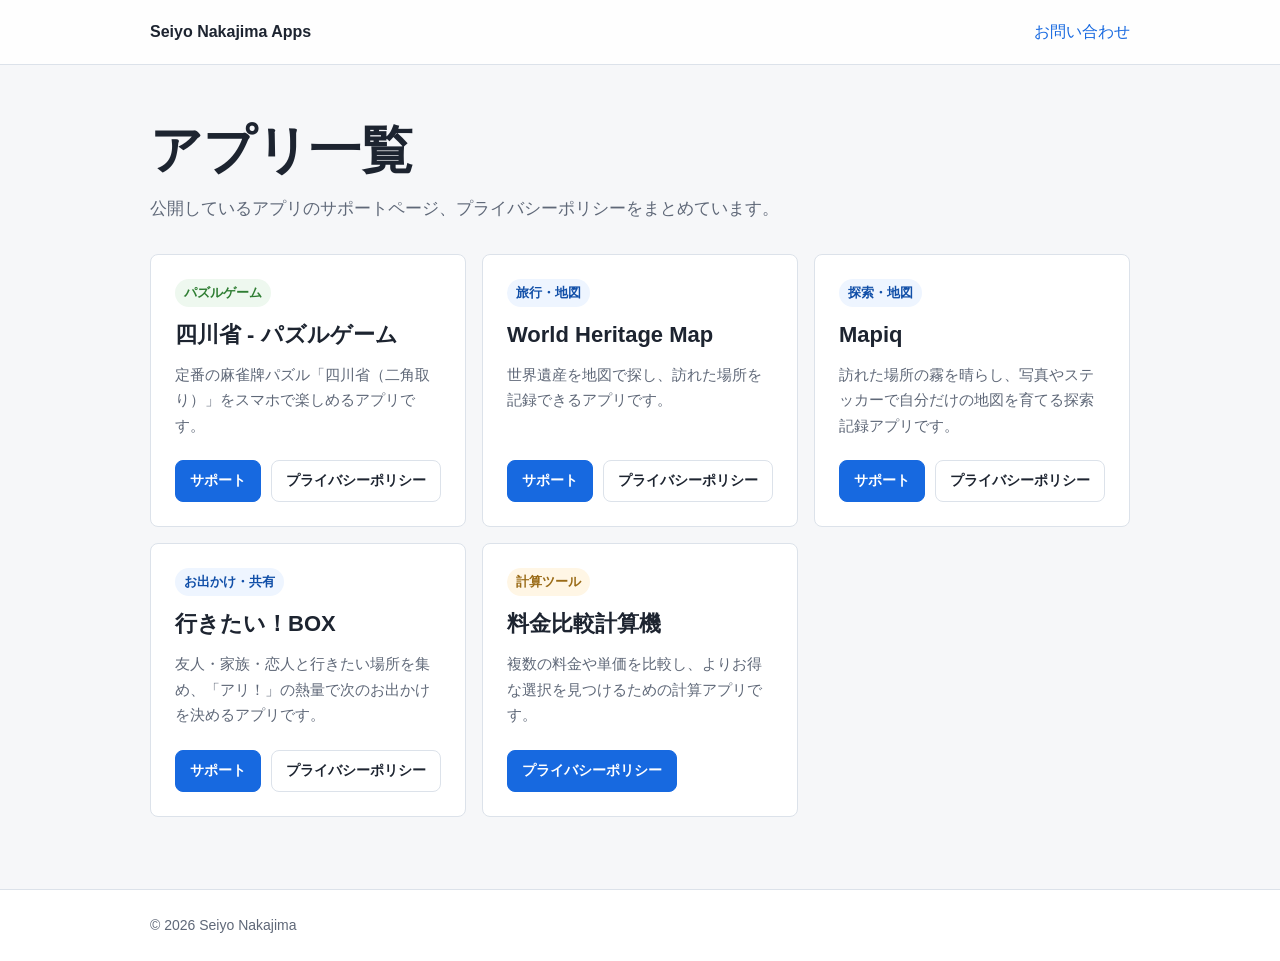
==== index.html @ cbbbee6d "Add IkitaiBox landing and privacy pages" ====
<!doctype html>
<html lang="ja">
<head>
  <meta charset="utf-8">
  <meta name="viewport" content="width=device-width, initial-scale=1">
  <title>アプリ一覧 | Seiyo Nakajima</title>
  <meta name="description" content="Seiyo Nakajimaが公開しているアプリのサポートページとプライバシーポリシー一覧です。">
  <style>
    :root {
      color-scheme: light;
      --bg: #f6f7f9;
      --surface: #ffffff;
      --text: #1d2430;
      --muted: #5f6878;
      --line: #dce2ea;
      --accent: #1769e0;
      --accent-dark: #114fa8;
      --green: #2e7d32;
      --gold: #9a6b17;
    }

    * {
      box-sizing: border-box;
    }

    body {
      margin: 0;
      font-family: -apple-system, BlinkMacSystemFont, "Segoe UI", sans-serif;
      line-height: 1.7;
      color: var(--text);
      background: var(--bg);
    }

    a {
      color: var(--accent);
      text-decoration: none;
    }

    a:hover {
      text-decoration: underline;
    }

    header {
      border-bottom: 1px solid var(--line);
      background: rgba(255, 255, 255, 0.92);
    }

    .header-inner,
    main,
    .footer-inner {
      width: min(980px, calc(100% - 32px));
      margin: 0 auto;
    }

    .header-inner {
      min-height: 64px;
      display: flex;
      align-items: center;
      justify-content: space-between;
      gap: 16px;
    }

    .brand {
      font-weight: 800;
      color: var(--text);
    }

    main {
      padding: 56px 0 72px;
    }

    .intro {
      max-width: 720px;
      margin-bottom: 30px;
    }

    h1 {
      margin: 0;
      font-size: clamp(34px, 5vw, 52px);
      line-height: 1.12;
      letter-spacing: 0;
    }

    .lead {
      margin: 16px 0 0;
      color: var(--muted);
      font-size: 17px;
    }

    .app-grid {
      display: grid;
      grid-template-columns: repeat(3, minmax(0, 1fr));
      gap: 16px;
    }

    .app-card {
      display: flex;
      flex-direction: column;
      min-height: 260px;
      padding: 24px;
      border: 1px solid var(--line);
      border-radius: 8px;
      background: var(--surface);
    }

    .app-card h2 {
      margin: 0;
      font-size: 22px;
      line-height: 1.3;
    }

    .tag {
      width: fit-content;
      margin: 0 0 14px;
      padding: 3px 9px;
      border-radius: 999px;
      background: #eef3fb;
      color: var(--muted);
      font-size: 13px;
      font-weight: 700;
    }

    .tag.game {
      background: #eef8ef;
      color: var(--green);
    }

    .tag.travel {
      background: #eef5ff;
      color: var(--accent-dark);
    }

    .tag.tool {
      background: #fff6e5;
      color: var(--gold);
    }

    .description {
      margin: 12px 0 22px;
      color: var(--muted);
      font-size: 15px;
    }

    .actions {
      display: flex;
      align-items: center;
      gap: 10px;
      flex-wrap: wrap;
      margin-top: auto;
    }

    .button {
      display: inline-flex;
      align-items: center;
      justify-content: center;
      min-height: 42px;
      padding: 0 14px;
      border: 1px solid var(--line);
      border-radius: 8px;
      background: var(--surface);
      color: var(--text);
      font-size: 14px;
      font-weight: 700;
    }

    .button.primary {
      border-color: var(--accent);
      background: var(--accent);
      color: #ffffff;
    }

    .button:hover {
      text-decoration: none;
      border-color: var(--accent);
    }

    .button.primary:hover {
      background: var(--accent-dark);
      border-color: var(--accent-dark);
    }

    footer {
      border-top: 1px solid var(--line);
      padding: 24px 0;
      color: var(--muted);
      font-size: 14px;
      background: #ffffff;
    }

    @media (max-width: 820px) {
      .app-grid {
        grid-template-columns: 1fr;
      }

      main {
        padding-top: 40px;
      }
    }
  </style>
</head>
<body>
  <header>
    <div class="header-inner">
      <a class="brand" href="./index.html">Seiyo Nakajima Apps</a>
      <a href="mailto:syn.18ap@gmail.com">お問い合わせ</a>
    </div>
  </header>

  <main>
    <section class="intro" aria-labelledby="page-title">
      <h1 id="page-title">アプリ一覧</h1>
      <p class="lead">公開しているアプリのサポートページ、プライバシーポリシーをまとめています。</p>
    </section>

    <section class="app-grid" aria-label="アプリ">
      <article class="app-card">
        <p class="tag game">パズルゲーム</p>
        <h2>四川省 - パズルゲーム</h2>
        <p class="description">定番の麻雀牌パズル「四川省（二角取り）」をスマホで楽しめるアプリです。</p>
        <div class="actions">
          <a class="button primary" href="./Shisensho/index.html">サポート</a>
          <a class="button" href="./Shisensho/privacy.html">プライバシーポリシー</a>
        </div>
      </article>

      <article class="app-card">
        <p class="tag travel">旅行・地図</p>
        <h2>World Heritage Map</h2>
        <p class="description">世界遺産を地図で探し、訪れた場所を記録できるアプリです。</p>
        <div class="actions">
          <a class="button primary" href="./world-heritage-map/index.html">サポート</a>
          <a class="button" href="./world-heritage-map/privacy.html">プライバシーポリシー</a>
        </div>
      </article>

      <article class="app-card">
        <p class="tag travel">探索・地図</p>
        <h2>Mapiq</h2>
        <p class="description">訪れた場所の霧を晴らし、写真やステッカーで自分だけの地図を育てる探索記録アプリです。</p>
        <div class="actions">
          <a class="button primary" href="./Mapiq/index.html">サポート</a>
          <a class="button" href="./Mapiq/privacy.html">プライバシーポリシー</a>
        </div>
      </article>

      <article class="app-card">
        <p class="tag travel">お出かけ・共有</p>
        <h2>行きたい！BOX</h2>
        <p class="description">友人・家族・恋人と行きたい場所を集め、「アリ！」の熱量で次のお出かけを決めるアプリです。</p>
        <div class="actions">
          <a class="button primary" href="./IkitaiBox/index.html">サポート</a>
          <a class="button" href="./IkitaiBox/privacy.html">プライバシーポリシー</a>
        </div>
      </article>

      <article class="app-card">
        <p class="tag tool">計算ツール</p>
        <h2>料金比較計算機</h2>
        <p class="description">複数の料金や単価を比較し、よりお得な選択を見つけるための計算アプリです。</p>
        <div class="actions">
          <a class="button primary" href="./price-comp/privacy.html">プライバシーポリシー</a>
        </div>
      </article>
    </section>
  </main>

  <footer>
    <div class="footer-inner">
      <span>&copy; 2026 Seiyo Nakajima</span>
    </div>
  </footer>
</body>
</html>
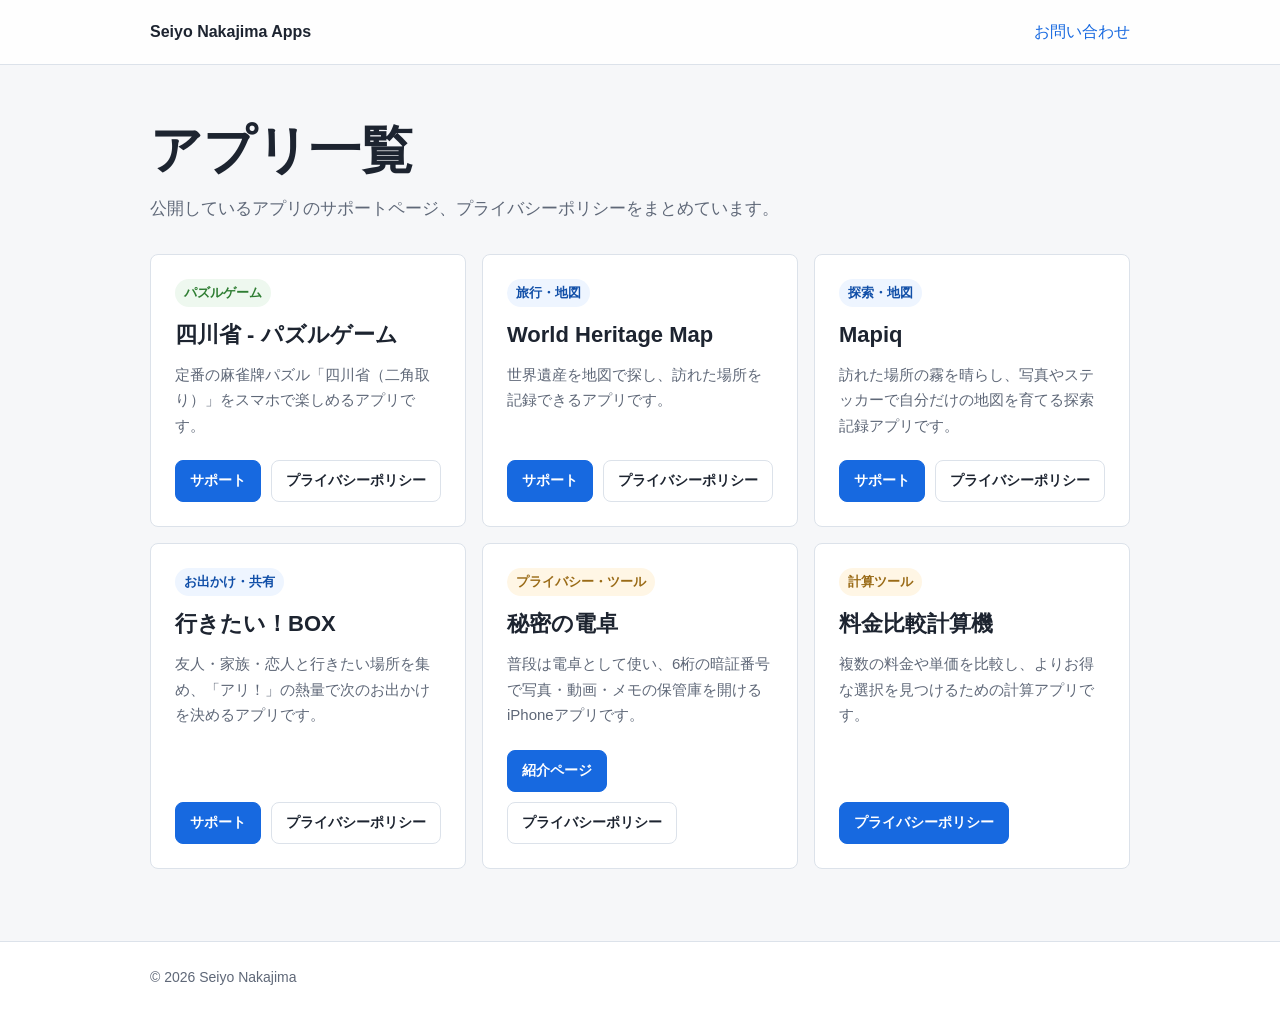
==== commit 803fda1b: "Add Secret Calculator to app list" ====
--- a/index.html
+++ b/index.html
@@ -254,6 +254,16 @@
       </article>
 
       <article class="app-card">
+        <p class="tag tool">プライバシー・ツール</p>
+        <h2>秘密の電卓</h2>
+        <p class="description">普段は電卓として使い、6桁の暗証番号で写真・動画・メモの保管庫を開けるiPhoneアプリです。</p>
+        <div class="actions">
+          <a class="button primary" href="./SecretCalculator/index.html">紹介ページ</a>
+          <a class="button" href="./SecretCalculator/privacy.html">プライバシーポリシー</a>
+        </div>
+      </article>
+
+      <article class="app-card">
         <p class="tag tool">計算ツール</p>
         <h2>料金比較計算機</h2>
         <p class="description">複数の料金や単価を比較し、よりお得な選択を見つけるための計算アプリです。</p>
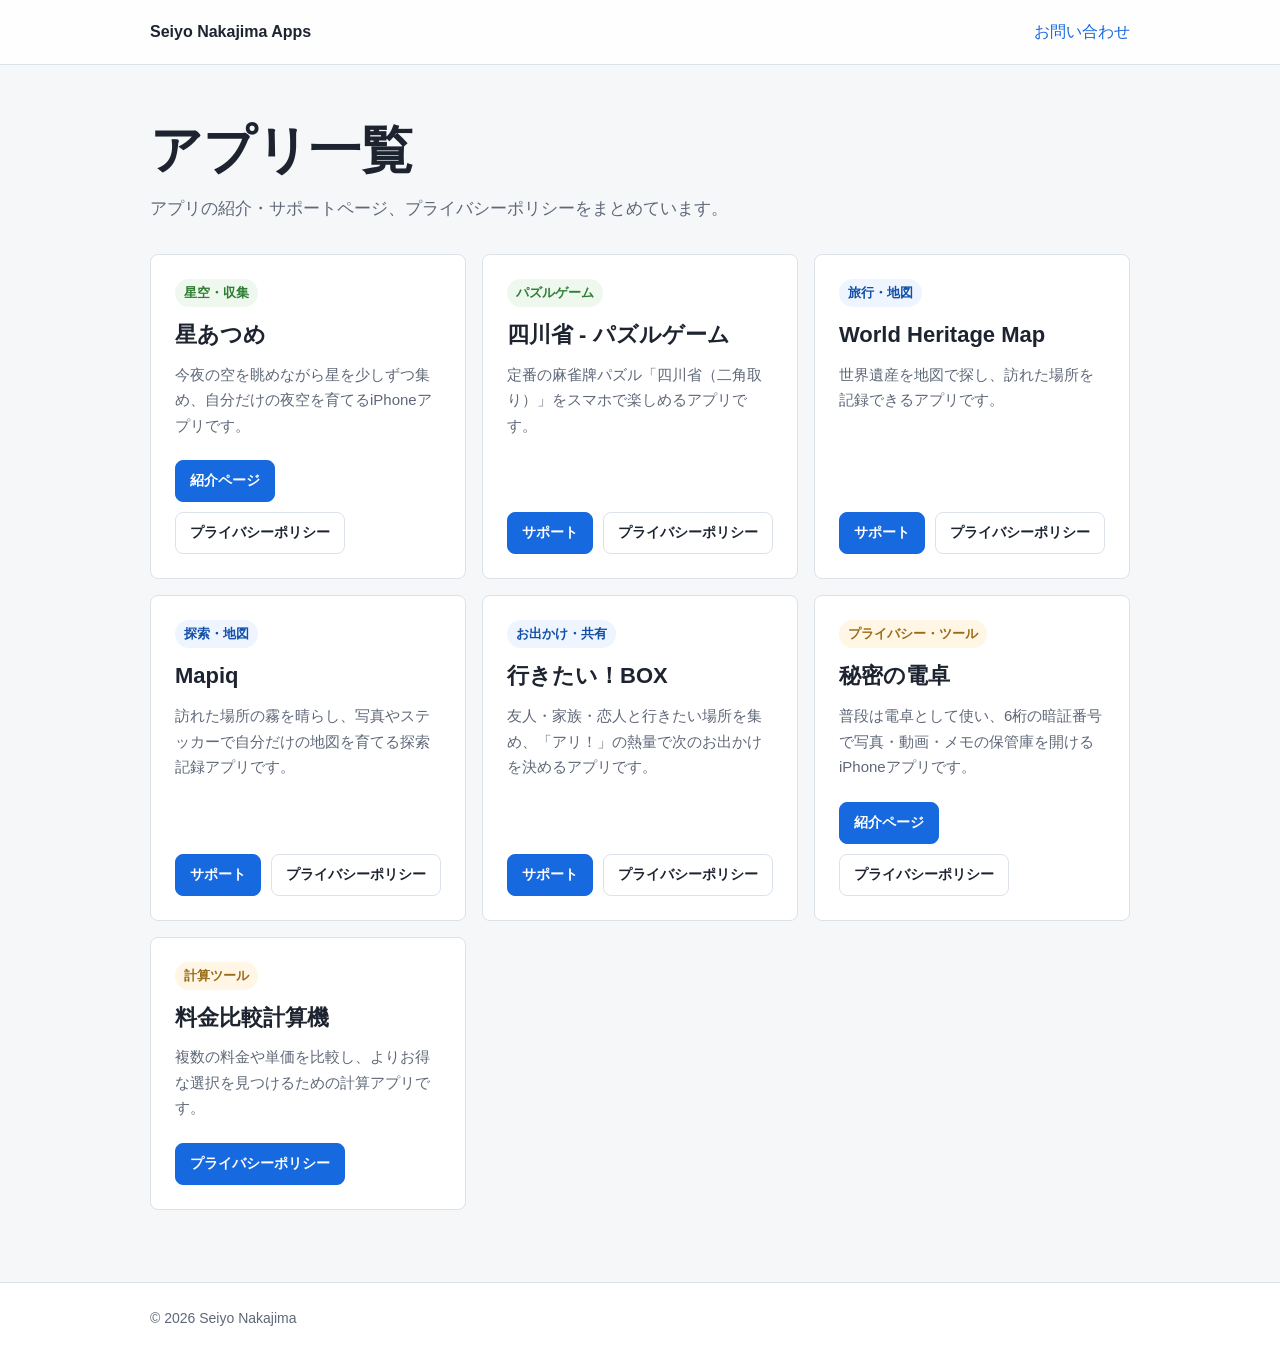
==== commit 691ca0b1: "Add Hoshi Atsume app page and privacy policy" ====
--- a/index.html
+++ b/index.html
@@ -4,7 +4,7 @@
   <meta charset="utf-8">
   <meta name="viewport" content="width=device-width, initial-scale=1">
   <title>アプリ一覧 | Seiyo Nakajima</title>
-  <meta name="description" content="Seiyo Nakajimaが公開しているアプリのサポートページとプライバシーポリシー一覧です。">
+  <meta name="description" content="Seiyo Nakajimaのアプリ紹介・サポートページとプライバシーポリシー一覧です。">
   <style>
     :root {
       color-scheme: light;
@@ -209,10 +209,20 @@
   <main>
     <section class="intro" aria-labelledby="page-title">
       <h1 id="page-title">アプリ一覧</h1>
-      <p class="lead">公開しているアプリのサポートページ、プライバシーポリシーをまとめています。</p>
+      <p class="lead">アプリの紹介・サポートページ、プライバシーポリシーをまとめています。</p>
     </section>
 
     <section class="app-grid" aria-label="アプリ">
+      <article class="app-card">
+        <p class="tag game">星空・収集</p>
+        <h2>星あつめ</h2>
+        <p class="description">今夜の空を眺めながら星を少しずつ集め、自分だけの夜空を育てるiPhoneアプリです。</p>
+        <div class="actions">
+          <a class="button primary" href="./StarCollection/index.html">紹介ページ</a>
+          <a class="button" href="./StarCollection/privacy.html">プライバシーポリシー</a>
+        </div>
+      </article>
+
       <article class="app-card">
         <p class="tag game">パズルゲーム</p>
         <h2>四川省 - パズルゲーム</h2>
